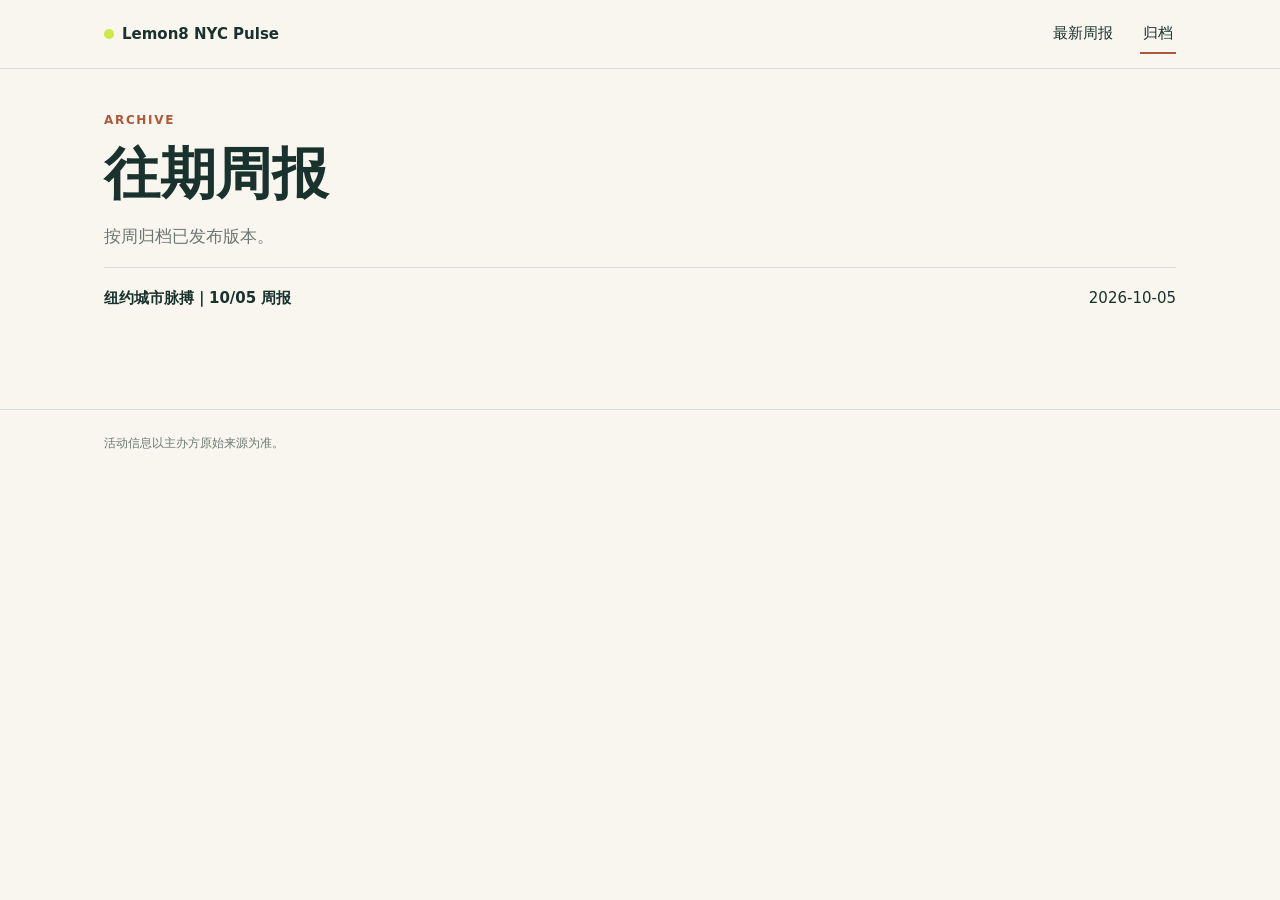
==== archive/index.html @ 67165bb9 "Publish Lemon8 NYC Pulse" ====
<!doctype html><html lang="zh-CN"><head><meta charset="utf-8"><meta name="viewport" content="width=device-width,initial-scale=1"><title>往期周报｜Lemon8 NYC Pulse</title><link rel="stylesheet" href="../assets/site.css"></head><body><header><nav><a class="brand" href="../"><span class="dot"></span>Lemon8 NYC Pulse</a><a class="navlink" href="../">最新周报</a><a class="navlink active" href="../archive/">归档</a></nav></header><main><div class="eyebrow">ARCHIVE</div><h1>往期周报</h1><p class="lead">按周归档已发布版本。</p><a class="archive-row" href="../reports/2026-10-05/"><strong>纽约城市脉搏｜10/05 周报</strong><span>2026-10-05</span></a></main><footer><div>活动信息以主办方原始来源为准。</div></footer></body></html>
---- assets/site.css ----
:root{--ink:#19322e;--muted:#6d7772;--paper:#f8f6ef;--card:#fffdf8;--lime:#cde948;--rust:#ad5938;--line:#d9ddd5}
*{box-sizing:border-box}body{margin:0;background:var(--paper);color:var(--ink);font:15px/1.65 system-ui,-apple-system,"PingFang SC",sans-serif}
header{border-bottom:1px solid var(--line)}nav{max-width:1120px;margin:auto;height:68px;display:flex;align-items:center;gap:24px;padding:0 24px}
.brand{font-weight:800;margin-right:auto}.dot{display:inline-block;width:10px;height:10px;border-radius:50%;background:var(--lime);margin-right:8px}
a{color:inherit;text-decoration:none}.navlink{padding:7px 3px;border-bottom:2px solid transparent}.navlink.active{border-color:var(--rust)}
main{max-width:1120px;margin:auto;padding:42px 24px 80px}.eyebrow{color:var(--rust);font-size:12px;font-weight:800;letter-spacing:.14em}
h1{font-size:clamp(30px,5vw,56px);line-height:1.1;margin:12px 0 18px;max-width:850px}h2{font-size:24px;margin:42px 0 18px}
.lead{font-size:17px;color:var(--muted);max-width:760px}.weekline{display:flex;gap:14px;align-items:center;margin-top:24px}.rule{height:1px;background:var(--ink);flex:1}
.grid{display:grid;grid-template-columns:repeat(2,minmax(0,1fr));gap:18px}.event{background:var(--card);border:1px solid var(--line);padding:22px;min-height:220px;display:flex;flex-direction:column}
.event h3{font-size:21px;line-height:1.3;margin:12px 0 8px}.meta{color:var(--muted);font-size:13px}.summary{margin:12px 0 18px}.source{margin-top:auto;color:var(--rust);font-weight:700}
.tag{display:inline-block;background:#edf5c8;padding:3px 9px;border-radius:99px;font-size:12px;margin-right:6px}.empty{padding:34px;border:1px dashed var(--line);color:var(--muted)}
.archive-row{display:flex;justify-content:space-between;border-top:1px solid var(--line);padding:18px 0}.children{margin:4px 0 16px;border-block:1px solid var(--line)}
.children summary{cursor:pointer;padding:8px 0;font-weight:750;color:var(--rust)}.child{display:grid;grid-template-columns:1fr auto;gap:2px 12px;padding:8px 0;border-top:1px solid var(--line)}
.child span{color:var(--muted);font-size:12px}.child a{grid-column:2;grid-row:1/3;color:var(--rust);align-self:center;font-size:12px}
footer{border-top:1px solid var(--line);padding:24px;color:var(--muted);font-size:12px}footer div{max-width:1072px;margin:auto}
@media(max-width:720px){.grid{grid-template-columns:1fr}nav{gap:12px}}
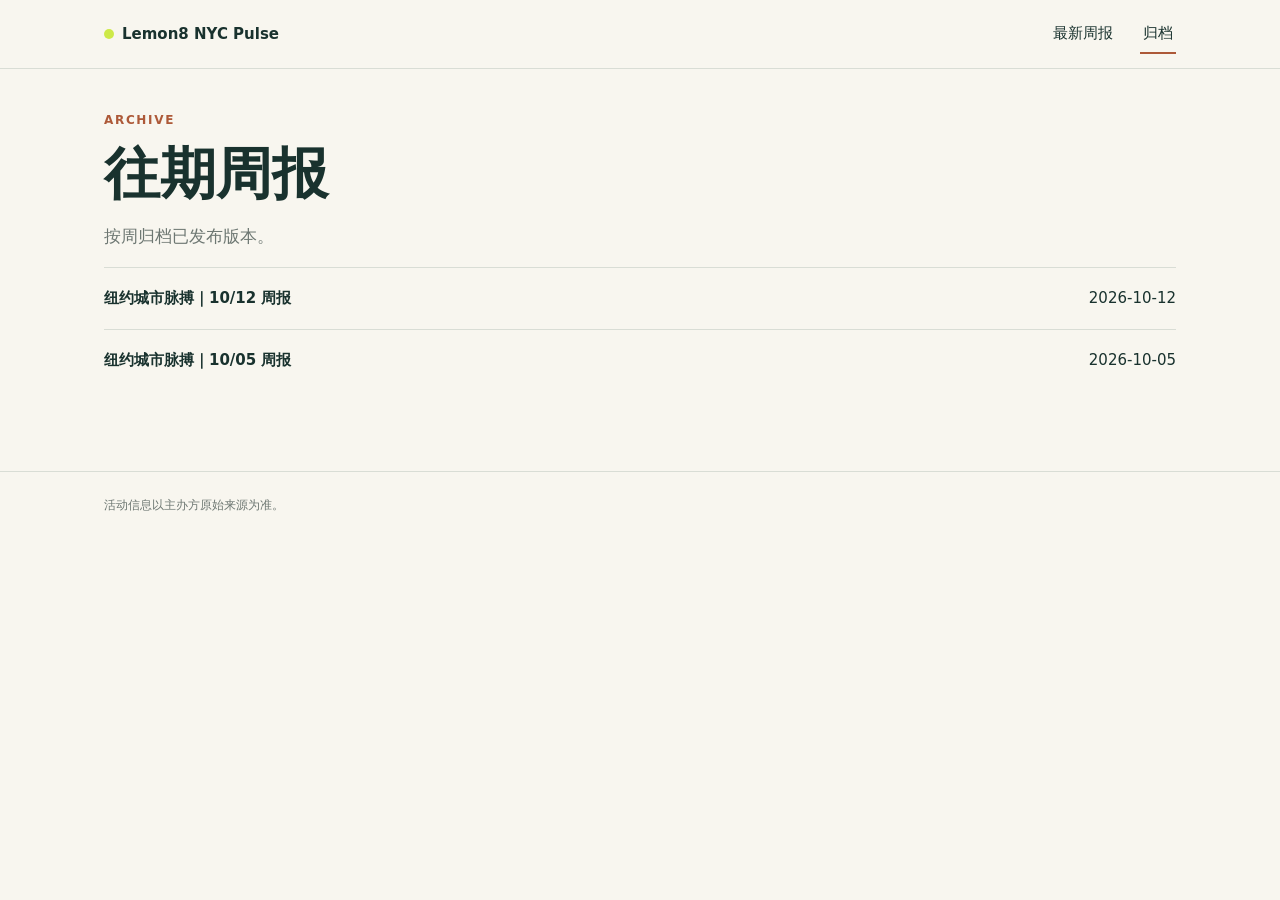
==== commit 34fb7d18: "Publish Lemon8 NYC Pulse" ====
--- a/archive/index.html
+++ b/archive/index.html
@@ -1 +1 @@
-<!doctype html><html lang="zh-CN"><head><meta charset="utf-8"><meta name="viewport" content="width=device-width,initial-scale=1"><title>往期周报｜Lemon8 NYC Pulse</title><link rel="stylesheet" href="../assets/site.css"></head><body><header><nav><a class="brand" href="../"><span class="dot"></span>Lemon8 NYC Pulse</a><a class="navlink" href="../">最新周报</a><a class="navlink active" href="../archive/">归档</a></nav></header><main><div class="eyebrow">ARCHIVE</div><h1>往期周报</h1><p class="lead">按周归档已发布版本。</p><a class="archive-row" href="../reports/2026-10-05/"><strong>纽约城市脉搏｜10/05 周报</strong><span>2026-10-05</span></a></main><footer><div>活动信息以主办方原始来源为准。</div></footer></body></html>+<!doctype html><html lang="zh-CN"><head><meta charset="utf-8"><meta name="viewport" content="width=device-width,initial-scale=1"><title>往期周报｜Lemon8 NYC Pulse</title><link rel="stylesheet" href="../assets/site.css"></head><body><header><nav><a class="brand" href="../"><span class="dot"></span>Lemon8 NYC Pulse</a><a class="navlink" href="../">最新周报</a><a class="navlink active" href="../archive/">归档</a></nav></header><main><div class="eyebrow">ARCHIVE</div><h1>往期周报</h1><p class="lead">按周归档已发布版本。</p><a class="archive-row" href="../reports/2026-10-12/"><strong>纽约城市脉搏｜10/12 周报</strong><span>2026-10-12</span></a><a class="archive-row" href="../reports/2026-10-05/"><strong>纽约城市脉搏｜10/05 周报</strong><span>2026-10-05</span></a></main><footer><div>活动信息以主办方原始来源为准。</div></footer></body></html>
--- a/assets/site.css
+++ b/assets/site.css
@@ -5,12 +5,12 @@
 a{color:inherit;text-decoration:none}.navlink{padding:7px 3px;border-bottom:2px solid transparent}.navlink.active{border-color:var(--rust)}
 main{max-width:1120px;margin:auto;padding:42px 24px 80px}.eyebrow{color:var(--rust);font-size:12px;font-weight:800;letter-spacing:.14em}
 h1{font-size:clamp(30px,5vw,56px);line-height:1.1;margin:12px 0 18px;max-width:850px}h2{font-size:24px;margin:42px 0 18px}
-.lead{font-size:17px;color:var(--muted);max-width:760px}.weekline{display:flex;gap:14px;align-items:center;margin-top:24px}.rule{height:1px;background:var(--ink);flex:1}
-.grid{display:grid;grid-template-columns:repeat(2,minmax(0,1fr));gap:18px}.event{background:var(--card);border:1px solid var(--line);padding:22px;min-height:220px;display:flex;flex-direction:column}
+.lead{font-size:17px;color:var(--muted);max-width:760px}.selection-standards{margin:30px 0 10px;border-block:1px solid var(--ink);padding:22px 0 18px}.selection-standards-head{display:grid;grid-template-columns:170px minmax(0,1fr);gap:2px 24px}.selection-standards-head .eyebrow{grid-column:1}.selection-standards-head h2{grid-column:1;margin:2px 0 0;font-size:22px;line-height:1.25}.selection-standards-head p{grid-column:2;grid-row:1/3;margin:0;color:var(--muted);line-height:1.75}.selection-standard-grid{display:grid;grid-template-columns:repeat(2,minmax(0,1fr));gap:0;margin-top:20px;border-top:1px solid var(--line)}.selection-standard-grid article{padding:16px 20px 4px 0}.selection-standard-grid article+article{padding-left:20px;border-left:1px solid var(--line)}.selection-standard-grid h3{margin:0 0 7px;font-size:16px}.selection-standard-grid p{margin:0;line-height:1.75}.selection-evidence{margin:16px 0 0;padding-top:14px;border-top:1px solid var(--line);color:var(--muted);font-size:13px}.selection-evidence strong{margin-right:7px;color:var(--rust)}.weekline{display:flex;gap:14px;align-items:center;margin-top:24px}.rule{height:1px;background:var(--ink);flex:1}
+.grid{display:grid;grid-template-columns:repeat(2,minmax(0,1fr));gap:18px}.event{background:var(--card);border:1px solid var(--line);padding:22px;min-height:220px;display:flex;flex-direction:column}.event-image{width:calc(100% + 44px);aspect-ratio:4/3;object-fit:cover;margin:-22px -22px 18px;border-bottom:1px solid var(--line);background:#ecefe9}
 .event h3{font-size:21px;line-height:1.3;margin:12px 0 8px}.meta{color:var(--muted);font-size:13px}.summary{margin:12px 0 18px}.source{margin-top:auto;color:var(--rust);font-weight:700}
 .tag{display:inline-block;background:#edf5c8;padding:3px 9px;border-radius:99px;font-size:12px;margin-right:6px}.empty{padding:34px;border:1px dashed var(--line);color:var(--muted)}
 .archive-row{display:flex;justify-content:space-between;border-top:1px solid var(--line);padding:18px 0}.children{margin:4px 0 16px;border-block:1px solid var(--line)}
-.children summary{cursor:pointer;padding:8px 0;font-weight:750;color:var(--rust)}.child{display:grid;grid-template-columns:1fr auto;gap:2px 12px;padding:8px 0;border-top:1px solid var(--line)}
+.children summary{cursor:pointer;padding:8px 0;font-weight:750;color:var(--rust)}.child{display:flex;align-items:flex-start;gap:9px;padding:8px 0;border-top:1px solid var(--line)}.child a{font-weight:700;line-height:1.45}.child .tag{flex:none}.community-insight{margin:0 0 14px;padding:12px 14px;background:#f3f6e5;border-left:3px solid var(--lime)}.community-insight strong{font-size:13px}.community-insight p{margin:5px 0 0;line-height:1.7}
 .child span{color:var(--muted);font-size:12px}.child a{grid-column:2;grid-row:1/3;color:var(--rust);align-self:center;font-size:12px}
 footer{border-top:1px solid var(--line);padding:24px;color:var(--muted);font-size:12px}footer div{max-width:1072px;margin:auto}
-@media(max-width:720px){.grid{grid-template-columns:1fr}nav{gap:12px}}
+@media(max-width:720px){.grid,.selection-standard-grid{grid-template-columns:1fr}.selection-standards-head{display:block}.selection-standards-head h2{margin:3px 0 10px}.selection-standard-grid article{padding:14px 0 4px}.selection-standard-grid article+article{padding:14px 0 4px;border-left:0;border-top:1px solid var(--line)}nav{gap:12px}}
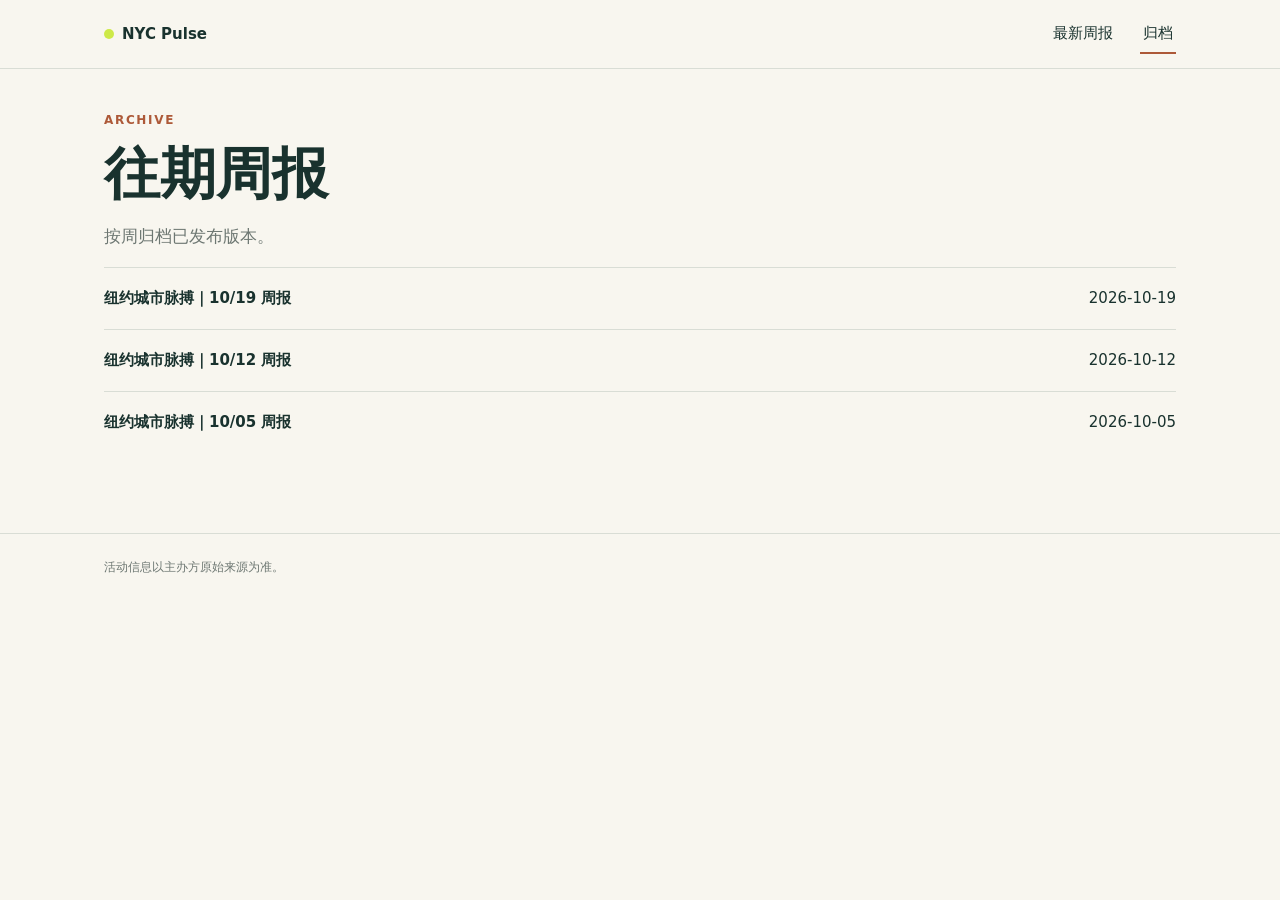
==== commit 4a1bbaa6: "Publish NYC Pulse" ====
--- a/archive/index.html
+++ b/archive/index.html
@@ -1 +1 @@
-<!doctype html><html lang="zh-CN"><head><meta charset="utf-8"><meta name="viewport" content="width=device-width,initial-scale=1"><title>往期周报｜Lemon8 NYC Pulse</title><link rel="stylesheet" href="../assets/site.css"></head><body><header><nav><a class="brand" href="../"><span class="dot"></span>Lemon8 NYC Pulse</a><a class="navlink" href="../">最新周报</a><a class="navlink active" href="../archive/">归档</a></nav></header><main><div class="eyebrow">ARCHIVE</div><h1>往期周报</h1><p class="lead">按周归档已发布版本。</p><a class="archive-row" href="../reports/2026-10-12/"><strong>纽约城市脉搏｜10/12 周报</strong><span>2026-10-12</span></a><a class="archive-row" href="../reports/2026-10-05/"><strong>纽约城市脉搏｜10/05 周报</strong><span>2026-10-05</span></a></main><footer><div>活动信息以主办方原始来源为准。</div></footer></body></html>+<!doctype html><html lang="zh-CN"><head><meta charset="utf-8"><meta name="viewport" content="width=device-width,initial-scale=1"><title>往期周报｜NYC Pulse</title><link rel="stylesheet" href="../assets/site.css"></head><body><header><nav><a class="brand" href="../"><span class="dot"></span>NYC Pulse</a><a class="navlink" href="../">最新周报</a><a class="navlink active" href="../archive/">归档</a></nav></header><main><div class="eyebrow">ARCHIVE</div><h1>往期周报</h1><p class="lead">按周归档已发布版本。</p><a class="archive-row" href="../reports/2026-10-19/"><strong>纽约城市脉搏｜10/19 周报</strong><span>2026-10-19</span></a><a class="archive-row" href="../reports/2026-10-12/"><strong>纽约城市脉搏｜10/12 周报</strong><span>2026-10-12</span></a><a class="archive-row" href="../reports/2026-10-05/"><strong>纽约城市脉搏｜10/05 周报</strong><span>2026-10-05</span></a></main><footer><div>活动信息以主办方原始来源为准。</div></footer></body></html>
--- a/assets/site.css
+++ b/assets/site.css
@@ -1,3 +1,4 @@
+.community-insight{margin:4px 0 16px;padding:0 14px 12px;background:#f3f6e5;border-left:3px solid var(--lime)}.community-insight summary{padding:12px 0;cursor:pointer;font-size:13px;font-weight:750;list-style:none}.community-insight summary::-webkit-details-marker{display:none}.community-insight summary:after{content:"展开";float:right;color:var(--rust);font-size:12px}.community-insight[open] summary{border-bottom:1px solid var(--line)}.community-insight[open] summary:after{content:"收起"}.community-insight ul{margin:10px 0 0;padding-left:18px}.community-insight li{margin:5px 0;line-height:1.65}
 :root{--ink:#19322e;--muted:#6d7772;--paper:#f8f6ef;--card:#fffdf8;--lime:#cde948;--rust:#ad5938;--line:#d9ddd5}
 *{box-sizing:border-box}body{margin:0;background:var(--paper);color:var(--ink);font:15px/1.65 system-ui,-apple-system,"PingFang SC",sans-serif}
 header{border-bottom:1px solid var(--line)}nav{max-width:1120px;margin:auto;height:68px;display:flex;align-items:center;gap:24px;padding:0 24px}
@@ -6,11 +7,12 @@
 main{max-width:1120px;margin:auto;padding:42px 24px 80px}.eyebrow{color:var(--rust);font-size:12px;font-weight:800;letter-spacing:.14em}
 h1{font-size:clamp(30px,5vw,56px);line-height:1.1;margin:12px 0 18px;max-width:850px}h2{font-size:24px;margin:42px 0 18px}
 .lead{font-size:17px;color:var(--muted);max-width:760px}.selection-standards{margin:30px 0 10px;border-block:1px solid var(--ink);padding:22px 0 18px}.selection-standards-head{display:grid;grid-template-columns:170px minmax(0,1fr);gap:2px 24px}.selection-standards-head .eyebrow{grid-column:1}.selection-standards-head h2{grid-column:1;margin:2px 0 0;font-size:22px;line-height:1.25}.selection-standards-head p{grid-column:2;grid-row:1/3;margin:0;color:var(--muted);line-height:1.75}.selection-standard-grid{display:grid;grid-template-columns:repeat(2,minmax(0,1fr));gap:0;margin-top:20px;border-top:1px solid var(--line)}.selection-standard-grid article{padding:16px 20px 4px 0}.selection-standard-grid article+article{padding-left:20px;border-left:1px solid var(--line)}.selection-standard-grid h3{margin:0 0 7px;font-size:16px}.selection-standard-grid p{margin:0;line-height:1.75}.selection-evidence{margin:16px 0 0;padding-top:14px;border-top:1px solid var(--line);color:var(--muted);font-size:13px}.selection-evidence strong{margin-right:7px;color:var(--rust)}.weekline{display:flex;gap:14px;align-items:center;margin-top:24px}.rule{height:1px;background:var(--ink);flex:1}
+.report-filter-controls{display:flex;justify-content:flex-end;margin:18px 0 -6px}.report-filter{display:flex;flex-wrap:wrap;justify-content:flex-end;gap:8px}.report-filter-group{display:flex;overflow:hidden;border:1px solid #bfc7bd;border-radius:4px;background:white}.report-filter button{height:30px;padding:4px 8px;border:0;border-right:1px solid #bfc7bd;border-radius:0;background:white;color:var(--ink);font:inherit;font-size:12px;white-space:nowrap;cursor:pointer}.report-filter button:last-child{border-right:0}.report-filter button.active{background:var(--ink);color:white}.report-filter span{display:inline-block;min-width:16px;margin-left:4px;color:var(--muted);font-size:10px}.report-filter button.active span{color:rgba(255,255,255,.8)}.importance-chip{display:inline-flex;align-items:center;min-height:24px;padding:3px 9px;border:1px solid transparent;border-radius:4px;font-size:12px;font-weight:750;line-height:1.25;white-space:nowrap}.importance-chip.is-high{background:#f9ded5;border-color:#d99a83;color:#823b29}.importance-chip.is-medium{background:#fff0d9;border-color:#e8c17d;color:#84521a}.importance-chip.is-low{background:#e1f2ed;border-color:#9fcfbd;color:#226653}
 .grid{display:grid;grid-template-columns:repeat(2,minmax(0,1fr));gap:18px}.event{background:var(--card);border:1px solid var(--line);padding:22px;min-height:220px;display:flex;flex-direction:column}.event-image{width:calc(100% + 44px);aspect-ratio:4/3;object-fit:cover;margin:-22px -22px 18px;border-bottom:1px solid var(--line);background:#ecefe9}
 .event h3{font-size:21px;line-height:1.3;margin:12px 0 8px}.meta{color:var(--muted);font-size:13px}.summary{margin:12px 0 18px}.source{margin-top:auto;color:var(--rust);font-weight:700}
-.tag{display:inline-block;background:#edf5c8;padding:3px 9px;border-radius:99px;font-size:12px;margin-right:6px}.empty{padding:34px;border:1px dashed var(--line);color:var(--muted)}
+.event-labels{display:flex;flex-wrap:wrap;gap:6px}.tag{display:inline-flex;align-items:center;min-height:24px;padding:3px 9px;border:1px solid #d9ddd5;border-radius:4px;background:#f0f2ed;color:#51615a;font-size:12px;font-weight:750;line-height:1.25;white-space:nowrap}.tag-beauty{background:#fde9ee;border-color:#efb8c6;color:#8b304c}.tag-fashion{background:#eeeafd;border-color:#c5b9ef;color:#4e3f8d}.tag-food{background:#fff0d9;border-color:#e8c17d;color:#84521a}.tag-play{background:#e1f2ed;border-color:#9fcfbd;color:#226653}.empty{padding:34px;border:1px dashed var(--line);color:var(--muted)}
 .archive-row{display:flex;justify-content:space-between;border-top:1px solid var(--line);padding:18px 0}.children{margin:4px 0 16px;border-block:1px solid var(--line)}
-.children summary{cursor:pointer;padding:8px 0;font-weight:750;color:var(--rust)}.child{display:flex;align-items:flex-start;gap:9px;padding:8px 0;border-top:1px solid var(--line)}.child a{font-weight:700;line-height:1.45}.child .tag{flex:none}.community-insight{margin:0 0 14px;padding:12px 14px;background:#f3f6e5;border-left:3px solid var(--lime)}.community-insight strong{font-size:13px}.community-insight p{margin:5px 0 0;line-height:1.7}
+.children summary{cursor:pointer;padding:8px 0;font-weight:750;color:var(--rust)}.child{display:flex;align-items:flex-start;gap:9px;padding:8px 0;border-top:1px solid var(--line)}.child a{font-weight:700;line-height:1.45}.child .tag{flex:none}.community-insight{margin:0 0 14px;padding:12px 14px;background:#f3f6e5;border-left:3px solid var(--lime)}.community-insight strong{font-size:13px}.community-insight p{margin:5px 0 0;line-height:1.7}.community-insight-note{display:block;margin-top:8px;padding-top:7px;border-top:1px solid var(--line);color:var(--muted);font-size:10px;line-height:1.5}
 .child span{color:var(--muted);font-size:12px}.child a{grid-column:2;grid-row:1/3;color:var(--rust);align-self:center;font-size:12px}
 footer{border-top:1px solid var(--line);padding:24px;color:var(--muted);font-size:12px}footer div{max-width:1072px;margin:auto}
-@media(max-width:720px){.grid,.selection-standard-grid{grid-template-columns:1fr}.selection-standards-head{display:block}.selection-standards-head h2{margin:3px 0 10px}.selection-standard-grid article{padding:14px 0 4px}.selection-standard-grid article+article{padding:14px 0 4px;border-left:0;border-top:1px solid var(--line)}nav{gap:12px}}
+@media(max-width:720px){.grid,.selection-standard-grid{grid-template-columns:1fr}.selection-standards-head{display:block}.selection-standards-head h2{margin:3px 0 10px}.selection-standard-grid article{padding:14px 0 4px}.selection-standard-grid article+article{padding:14px 0 4px;border-left:0;border-top:1px solid var(--line)}.report-filter-controls{display:block;margin:16px 0 -6px}.report-filter{display:grid;grid-template-columns:1fr;justify-content:stretch}.report-filter-group{display:grid;grid-template-columns:repeat(4,minmax(0,1fr))}.report-filter-group:first-child{grid-template-columns:repeat(5,minmax(0,1fr))}.report-filter button{padding:4px 2px;font-size:11px}nav{gap:12px}}
